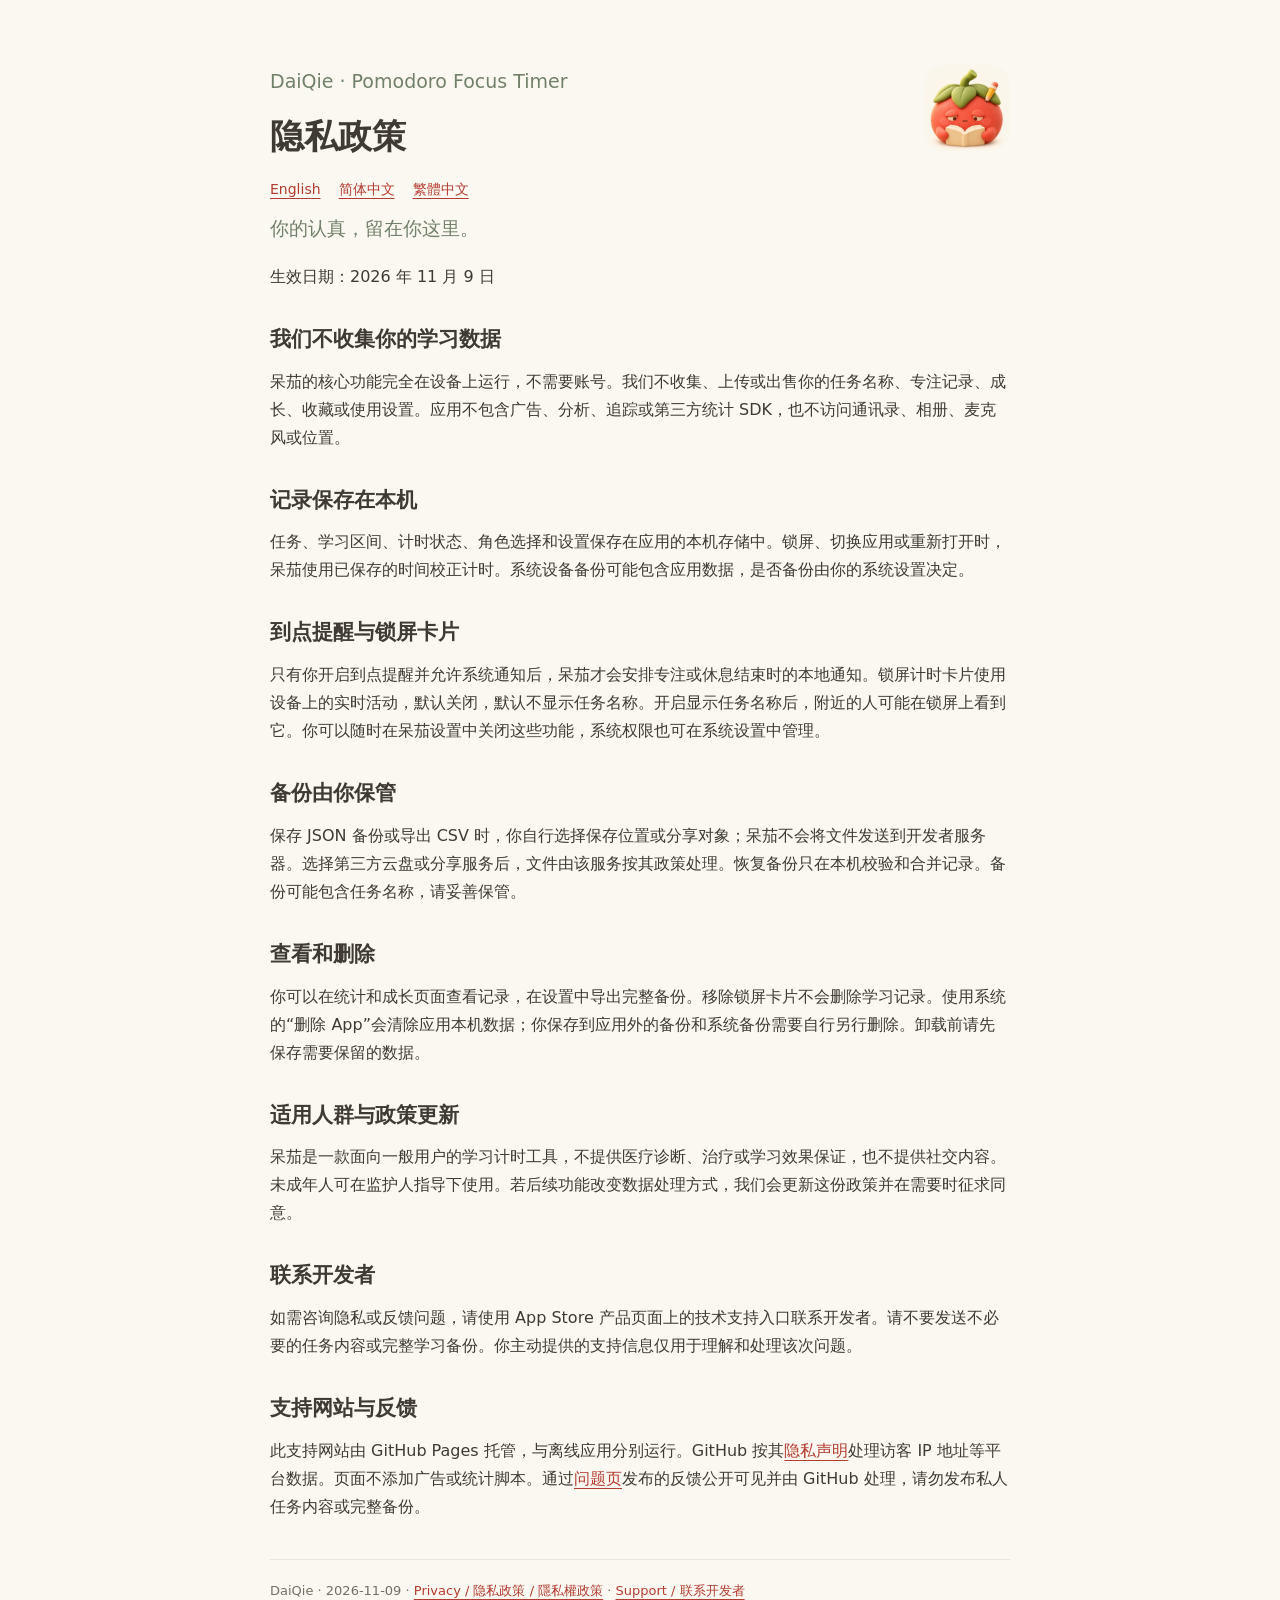
==== privacy-zh-Hans.html @ 6f5a4cba "Add DaiQie Pomodoro support and privacy pages in three languages" ====
<!doctype html>
<html lang="zh-Hans"><head><meta charset="utf-8"><meta name="viewport" content="width=device-width,initial-scale=1"><meta name="description" content="DaiQie Pomodoro study timer: support and privacy"><title>隐私政策</title><link rel="stylesheet" href="style.css"></head><body><main><header><img src="app-icon.png" alt="DaiQie"><p class="intro">DaiQie · Pomodoro Focus Timer</p><h1>隐私政策</h1><nav><a href="index.html">English</a><a href="support-zh-Hans.html">简体中文</a><a href="support-zh-Hant.html">繁體中文</a></nav></header><p class="intro">你的认真，留在你这里。</p><p>生效日期：2026 年 11 月 9 日</p><h2>我们不收集你的学习数据</h2><p>呆茄的核心功能完全在设备上运行，不需要账号。我们不收集、上传或出售你的任务名称、专注记录、成长、收藏或使用设置。应用不包含广告、分析、追踪或第三方统计 SDK，也不访问通讯录、相册、麦克风或位置。</p><h2>记录保存在本机</h2><p>任务、学习区间、计时状态、角色选择和设置保存在应用的本机存储中。锁屏、切换应用或重新打开时，呆茄使用已保存的时间校正计时。系统设备备份可能包含应用数据，是否备份由你的系统设置决定。</p><h2>到点提醒与锁屏卡片</h2><p>只有你开启到点提醒并允许系统通知后，呆茄才会安排专注或休息结束时的本地通知。锁屏计时卡片使用设备上的实时活动，默认关闭，默认不显示任务名称。开启显示任务名称后，附近的人可能在锁屏上看到它。你可以随时在呆茄设置中关闭这些功能，系统权限也可在系统设置中管理。</p><h2>备份由你保管</h2><p>保存 JSON 备份或导出 CSV 时，你自行选择保存位置或分享对象；呆茄不会将文件发送到开发者服务器。选择第三方云盘或分享服务后，文件由该服务按其政策处理。恢复备份只在本机校验和合并记录。备份可能包含任务名称，请妥善保管。</p><h2>查看和删除</h2><p>你可以在统计和成长页面查看记录，在设置中导出完整备份。移除锁屏卡片不会删除学习记录。使用系统的“删除 App”会清除应用本机数据；你保存到应用外的备份和系统备份需要自行另行删除。卸载前请先保存需要保留的数据。</p><h2>适用人群与政策更新</h2><p>呆茄是一款面向一般用户的学习计时工具，不提供医疗诊断、治疗或学习效果保证，也不提供社交内容。未成年人可在监护人指导下使用。若后续功能改变数据处理方式，我们会更新这份政策并在需要时征求同意。</p><h2>联系开发者</h2><p>如需咨询隐私或反馈问题，请使用 App Store 产品页面上的技术支持入口联系开发者。请不要发送不必要的任务内容或完整学习备份。你主动提供的支持信息仅用于理解和处理该次问题。</p><h2>支持网站与反馈</h2><p>此支持网站由 GitHub Pages 托管，与离线应用分别运行。GitHub 按其<a href="https://docs.github.com/en/site-policy/privacy-policies/github-general-privacy-statement">隐私声明</a>处理访客 IP 地址等平台数据。页面不添加广告或统计脚本。通过<a href="https://github.com/wanwanyahoo/daiqie-support/issues">问题页</a>发布的反馈公开可见并由 GitHub 处理，请勿发布私人任务内容或完整备份。</p><footer>DaiQie · 2026-11-09 · <a href="privacy-zh-Hans.html">Privacy / 隐私政策 / 隱私權政策</a> · <a href="https://github.com/wanwanyahoo/daiqie-support/issues">Support / 联系开发者</a></footer></main></body></html>
---- style.css ----
*{box-sizing:border-box}body{margin:0;background:#faf8f1;color:#403b32;font:16px/1.75 system-ui,-apple-system,sans-serif}main{max-width:790px;margin:auto;padding:55px 25px}header img{width:86px;border-radius:21px;float:right}h1{font-size:34px;line-height:1.2;margin:14px 0 20px}h2{font-size:21px;margin:30px 0 8px}nav{display:flex;flex-wrap:wrap;gap:18px;font-size:14px}a{color:#b43c30;text-underline-offset:4px}p{margin:10px 0 18px}.intro{font-size:19px;color:#72816a}.card{padding:22px 25px;background:#fffefa;border:1px solid #e9e5da;border-radius:22px;margin:28px 0}footer{border-top:1px solid #e9e5da;margin-top:38px;padding-top:20px;font-size:13px;color:#766f63}li{margin:8px 0}code{background:#f7eae0;padding:2px 5px;border-radius:4px}@media(max-width:480px){main{padding-top:30px}h1{font-size:28px}header img{width:65px}}
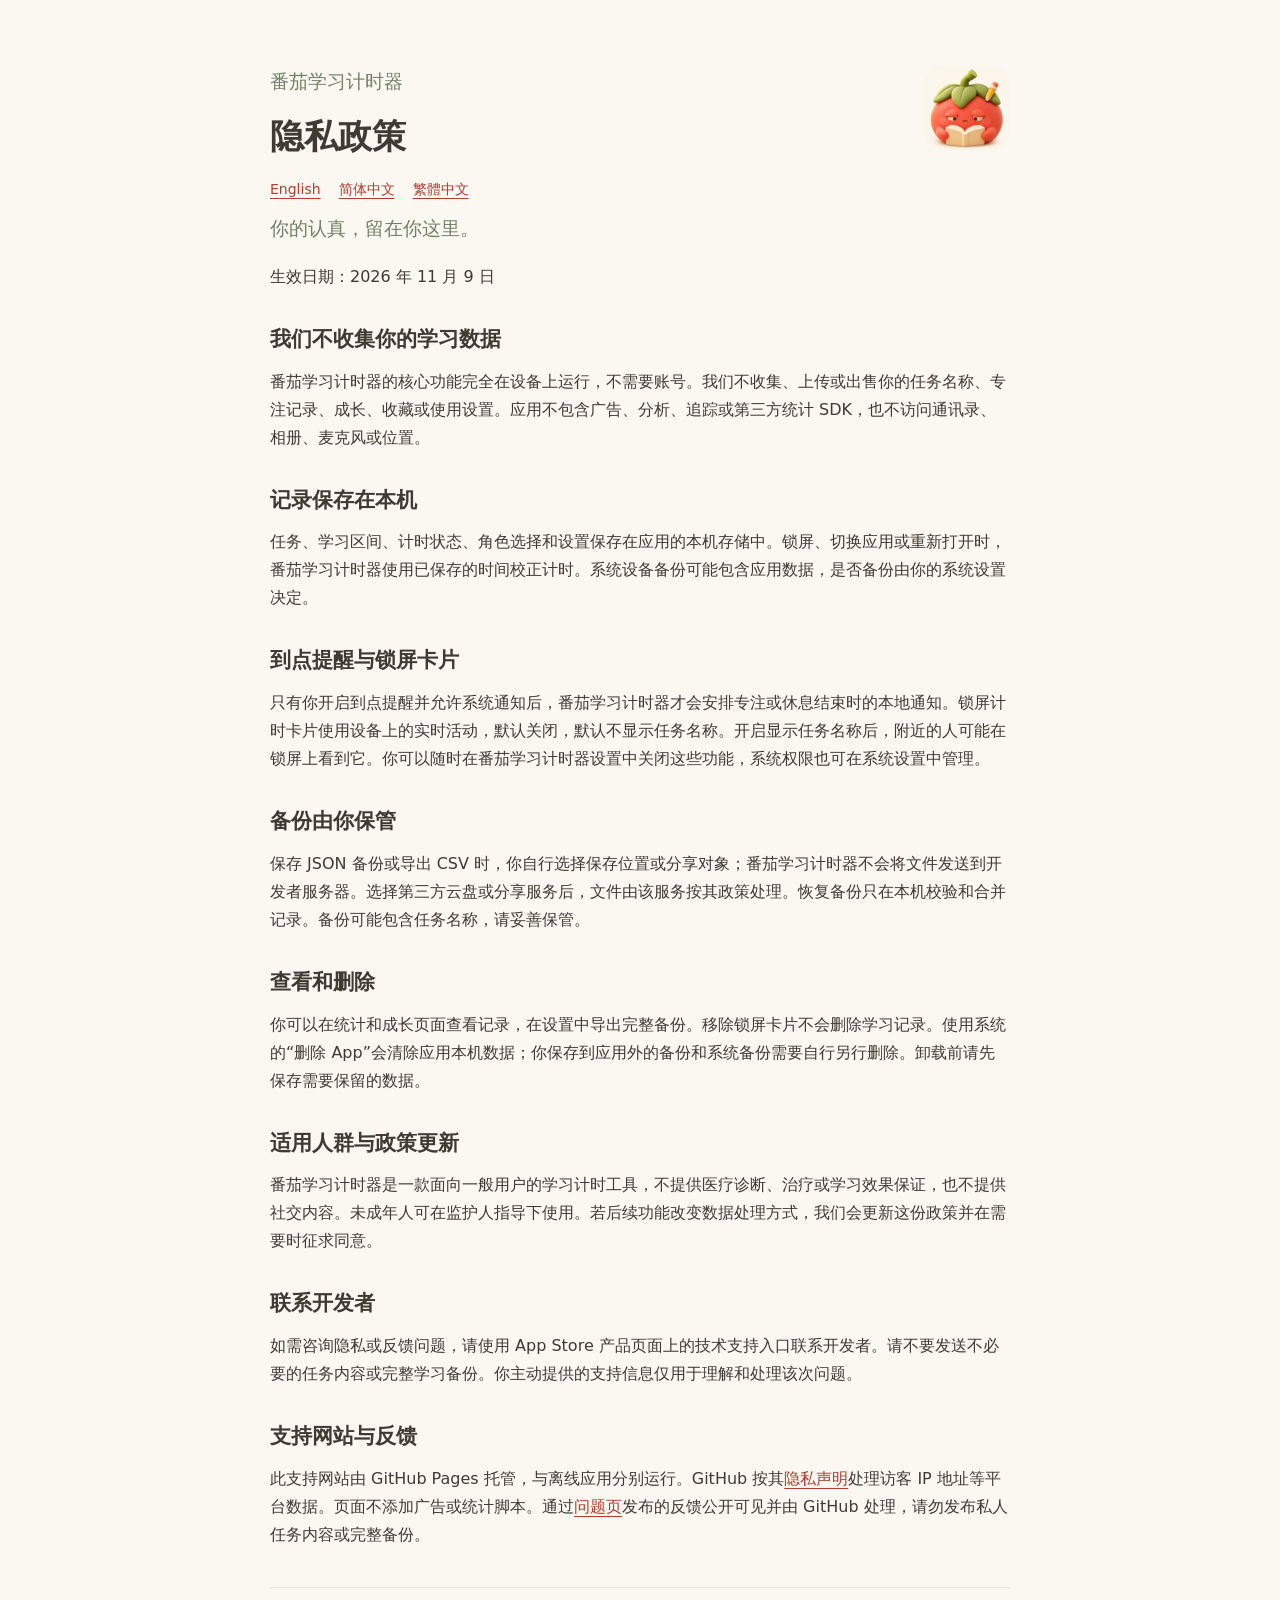
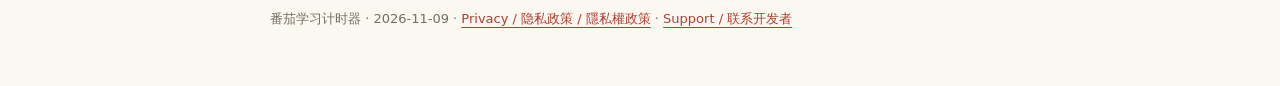
==== commit 9fd657f0: "Update Pomodoro Study Timer support branding" ====
--- a/privacy-zh-Hans.html
+++ b/privacy-zh-Hans.html
@@ -1,2 +1,2 @@
 <!doctype html>
-<html lang="zh-Hans"><head><meta charset="utf-8"><meta name="viewport" content="width=device-width,initial-scale=1"><meta name="description" content="DaiQie Pomodoro study timer: support and privacy"><title>隐私政策</title><link rel="stylesheet" href="style.css"></head><body><main><header><img src="app-icon.png" alt="DaiQie"><p class="intro">DaiQie · Pomodoro Focus Timer</p><h1>隐私政策</h1><nav><a href="index.html">English</a><a href="support-zh-Hans.html">简体中文</a><a href="support-zh-Hant.html">繁體中文</a></nav></header><p class="intro">你的认真，留在你这里。</p><p>生效日期：2026 年 11 月 9 日</p><h2>我们不收集你的学习数据</h2><p>呆茄的核心功能完全在设备上运行，不需要账号。我们不收集、上传或出售你的任务名称、专注记录、成长、收藏或使用设置。应用不包含广告、分析、追踪或第三方统计 SDK，也不访问通讯录、相册、麦克风或位置。</p><h2>记录保存在本机</h2><p>任务、学习区间、计时状态、角色选择和设置保存在应用的本机存储中。锁屏、切换应用或重新打开时，呆茄使用已保存的时间校正计时。系统设备备份可能包含应用数据，是否备份由你的系统设置决定。</p><h2>到点提醒与锁屏卡片</h2><p>只有你开启到点提醒并允许系统通知后，呆茄才会安排专注或休息结束时的本地通知。锁屏计时卡片使用设备上的实时活动，默认关闭，默认不显示任务名称。开启显示任务名称后，附近的人可能在锁屏上看到它。你可以随时在呆茄设置中关闭这些功能，系统权限也可在系统设置中管理。</p><h2>备份由你保管</h2><p>保存 JSON 备份或导出 CSV 时，你自行选择保存位置或分享对象；呆茄不会将文件发送到开发者服务器。选择第三方云盘或分享服务后，文件由该服务按其政策处理。恢复备份只在本机校验和合并记录。备份可能包含任务名称，请妥善保管。</p><h2>查看和删除</h2><p>你可以在统计和成长页面查看记录，在设置中导出完整备份。移除锁屏卡片不会删除学习记录。使用系统的“删除 App”会清除应用本机数据；你保存到应用外的备份和系统备份需要自行另行删除。卸载前请先保存需要保留的数据。</p><h2>适用人群与政策更新</h2><p>呆茄是一款面向一般用户的学习计时工具，不提供医疗诊断、治疗或学习效果保证，也不提供社交内容。未成年人可在监护人指导下使用。若后续功能改变数据处理方式，我们会更新这份政策并在需要时征求同意。</p><h2>联系开发者</h2><p>如需咨询隐私或反馈问题，请使用 App Store 产品页面上的技术支持入口联系开发者。请不要发送不必要的任务内容或完整学习备份。你主动提供的支持信息仅用于理解和处理该次问题。</p><h2>支持网站与反馈</h2><p>此支持网站由 GitHub Pages 托管，与离线应用分别运行。GitHub 按其<a href="https://docs.github.com/en/site-policy/privacy-policies/github-general-privacy-statement">隐私声明</a>处理访客 IP 地址等平台数据。页面不添加广告或统计脚本。通过<a href="https://github.com/wanwanyahoo/daiqie-support/issues">问题页</a>发布的反馈公开可见并由 GitHub 处理，请勿发布私人任务内容或完整备份。</p><footer>DaiQie · 2026-11-09 · <a href="privacy-zh-Hans.html">Privacy / 隐私政策 / 隱私權政策</a> · <a href="https://github.com/wanwanyahoo/daiqie-support/issues">Support / 联系开发者</a></footer></main></body></html>
+<html lang="zh-Hans"><head><meta charset="utf-8"><meta name="viewport" content="width=device-width,initial-scale=1"><meta name="description" content="番茄学习计时器: support and privacy"><title>隐私政策</title><link rel="stylesheet" href="style.css"></head><body><main><header><img src="app-icon.png" alt="番茄学习计时器"><p class="intro">番茄学习计时器</p><h1>隐私政策</h1><nav><a href="index.html">English</a><a href="support-zh-Hans.html">简体中文</a><a href="support-zh-Hant.html">繁體中文</a></nav></header><p class="intro">你的认真，留在你这里。</p><p>生效日期：2026 年 11 月 9 日</p><h2>我们不收集你的学习数据</h2><p>番茄学习计时器的核心功能完全在设备上运行，不需要账号。我们不收集、上传或出售你的任务名称、专注记录、成长、收藏或使用设置。应用不包含广告、分析、追踪或第三方统计 SDK，也不访问通讯录、相册、麦克风或位置。</p><h2>记录保存在本机</h2><p>任务、学习区间、计时状态、角色选择和设置保存在应用的本机存储中。锁屏、切换应用或重新打开时，番茄学习计时器使用已保存的时间校正计时。系统设备备份可能包含应用数据，是否备份由你的系统设置决定。</p><h2>到点提醒与锁屏卡片</h2><p>只有你开启到点提醒并允许系统通知后，番茄学习计时器才会安排专注或休息结束时的本地通知。锁屏计时卡片使用设备上的实时活动，默认关闭，默认不显示任务名称。开启显示任务名称后，附近的人可能在锁屏上看到它。你可以随时在番茄学习计时器设置中关闭这些功能，系统权限也可在系统设置中管理。</p><h2>备份由你保管</h2><p>保存 JSON 备份或导出 CSV 时，你自行选择保存位置或分享对象；番茄学习计时器不会将文件发送到开发者服务器。选择第三方云盘或分享服务后，文件由该服务按其政策处理。恢复备份只在本机校验和合并记录。备份可能包含任务名称，请妥善保管。</p><h2>查看和删除</h2><p>你可以在统计和成长页面查看记录，在设置中导出完整备份。移除锁屏卡片不会删除学习记录。使用系统的“删除 App”会清除应用本机数据；你保存到应用外的备份和系统备份需要自行另行删除。卸载前请先保存需要保留的数据。</p><h2>适用人群与政策更新</h2><p>番茄学习计时器是一款面向一般用户的学习计时工具，不提供医疗诊断、治疗或学习效果保证，也不提供社交内容。未成年人可在监护人指导下使用。若后续功能改变数据处理方式，我们会更新这份政策并在需要时征求同意。</p><h2>联系开发者</h2><p>如需咨询隐私或反馈问题，请使用 App Store 产品页面上的技术支持入口联系开发者。请不要发送不必要的任务内容或完整学习备份。你主动提供的支持信息仅用于理解和处理该次问题。</p><h2>支持网站与反馈</h2><p>此支持网站由 GitHub Pages 托管，与离线应用分别运行。GitHub 按其<a href="https://docs.github.com/en/site-policy/privacy-policies/github-general-privacy-statement">隐私声明</a>处理访客 IP 地址等平台数据。页面不添加广告或统计脚本。通过<a href="https://github.com/wanwanyahoo/daiqie-support/issues">问题页</a>发布的反馈公开可见并由 GitHub 处理，请勿发布私人任务内容或完整备份。</p><footer>番茄学习计时器 · 2026-11-09 · <a href="privacy-zh-Hans.html">Privacy / 隐私政策 / 隱私權政策</a> · <a href="https://github.com/wanwanyahoo/daiqie-support/issues">Support / 联系开发者</a></footer></main></body></html>
